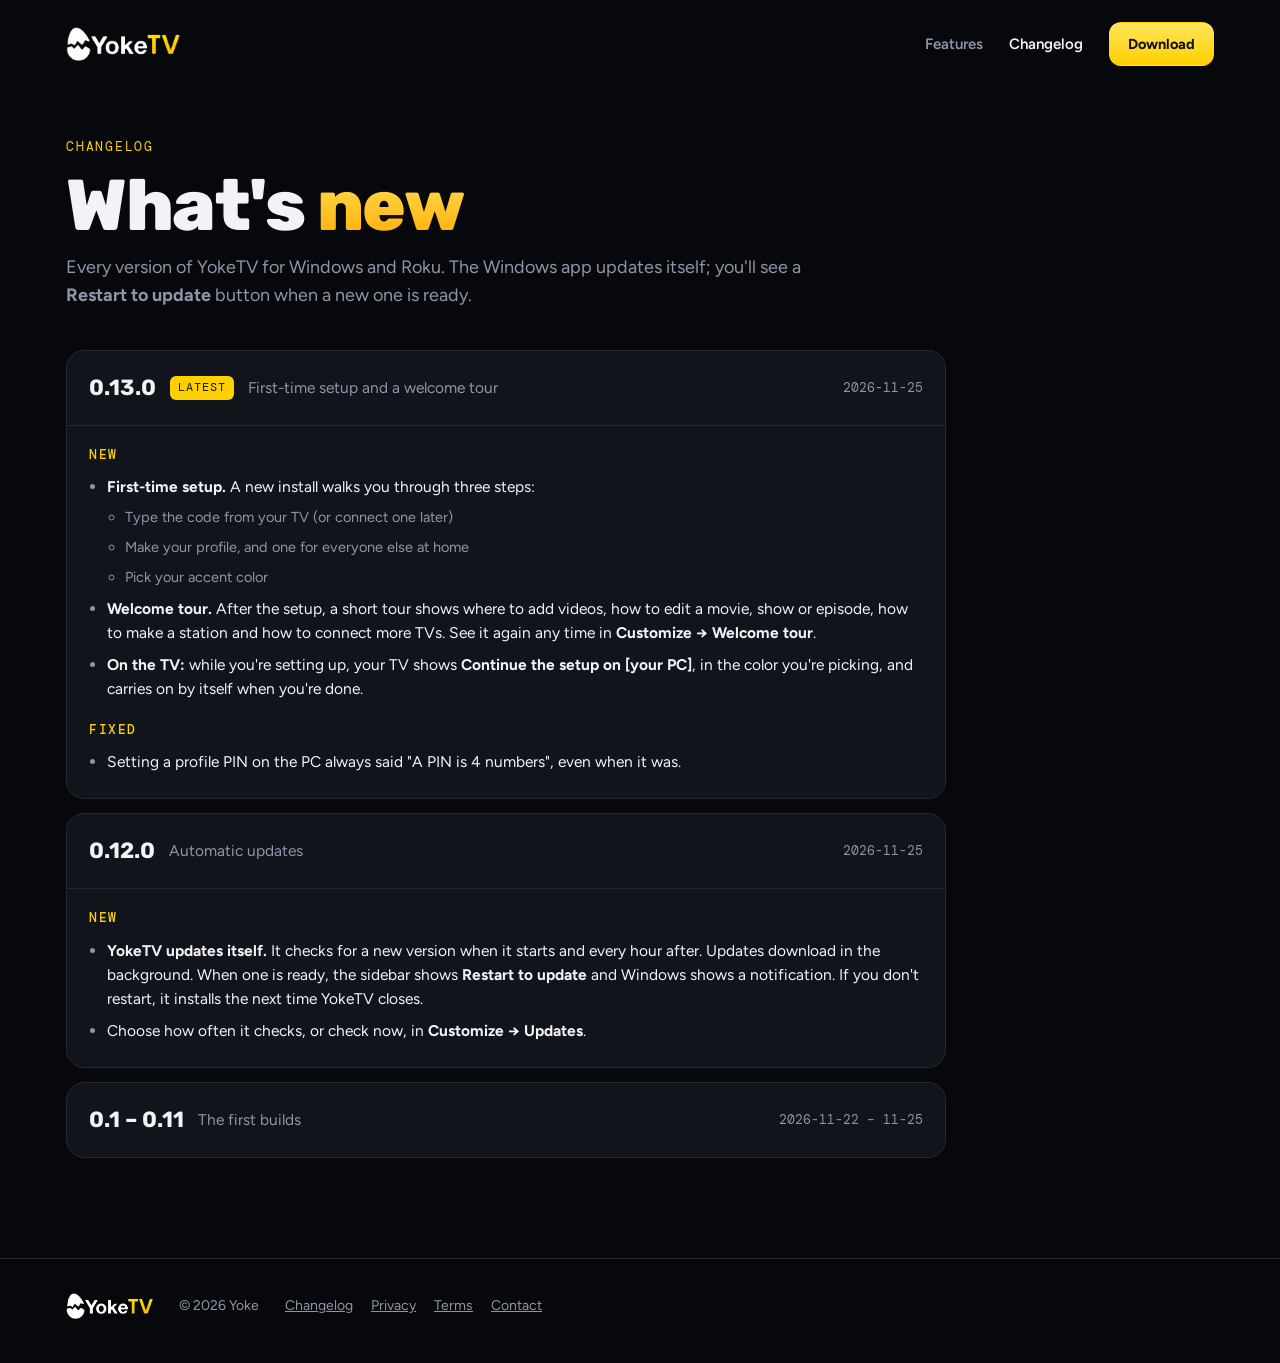
==== changelog.html @ d0130709 "YokeTV website: landing page, changelog, and Roku privacy policy and terms" ====
<!doctype html>
<html lang="en">
<head>
<meta charset="utf-8">
<meta name="viewport" content="width=device-width, initial-scale=1, viewport-fit=cover">
<title>Changelog · YokeTV</title>
<meta name="description" content="What's new in each version of YokeTV.">
<link rel="icon" type="image/png" sizes="32x32" href="assets/favicon-32.png">
<link rel="icon" type="image/png" sizes="192x192" href="assets/favicon-192.png">
<link rel="apple-touch-icon" href="assets/favicon-192.png">
<link rel="preconnect" href="https://fonts.googleapis.com">
<link rel="preconnect" href="https://fonts.gstatic.com" crossorigin>
<link rel="stylesheet" href="https://fonts.googleapis.com/css2?family=Rubik:wght@500;700;800&family=Figtree:wght@400;500;600;700&family=DM+Mono:wght@400;500&display=swap">
<link rel="stylesheet" href="assets/site.css">
<meta name="theme-color" content="#07080C">
</head>
<body>

<header class="wrap nav">
  <a class="logo" href="./" aria-label="YokeTV home"><img src="assets/yoketv-logo.png" alt="YokeTV" width="113" height="34"></a>
  <nav class="nav-links" aria-label="Main">
    <a class="hide-sm" href="./#features">Features</a>
    <a href="changelog.html" aria-current="page">Changelog</a>
    <a class="btn" href="./#download">Download</a>
  </nav>
</header>

<main>
  <div class="wrap">
    <div class="page-head">
      <span class="label">Changelog</span>
      <h1>What's <span class="grad">new</span></h1>
      <p>Every version of YokeTV for Windows and Roku. The Windows app updates itself; you'll see a <b>Restart to update</b> button when a new one is ready.</p>
    </div>

    <div class="releases">
      <details class="release" open>
        <summary><span class="r-ver">0.13.0</span><span class="badge">Latest</span><span class="r-title">First-time setup and a welcome tour</span><span class="r-date">2026-11-25</span></summary>
        <div class="r-body">
          <div>
            <h3>New</h3>
            <ul>
              <li><b>First-time setup.</b> A new install walks you through three steps:
                <ul>
                  <li>Type the code from your TV (or connect one later)</li>
                  <li>Make your profile, and one for everyone else at home</li>
                  <li>Pick your accent color</li>
                </ul>
              </li>
              <li><b>Welcome tour.</b> After the setup, a short tour shows where to add videos, how to edit a movie, show or episode, how to make a station and how to connect more TVs. See it again any time in <b>Customize → Welcome tour</b>.</li>
              <li><b>On the TV:</b> while you're setting up, your TV shows <b>Continue the setup on [your PC]</b>, in the color you're picking, and carries on by itself when you're done.</li>
            </ul>
          </div>
          <div>
            <h3>Fixed</h3>
            <ul>
              <li>Setting a profile PIN on the PC always said "A PIN is 4 numbers", even when it was.</li>
            </ul>
          </div>
        </div>
      </details>

      <details class="release" open>
        <summary><span class="r-ver">0.12.0</span><span class="r-title">Automatic updates</span><span class="r-date">2026-11-25</span></summary>
        <div class="r-body">
          <div>
            <h3>New</h3>
            <ul>
              <li><b>YokeTV updates itself.</b> It checks for a new version when it starts and every hour after. Updates download in the background. When one is ready, the sidebar shows <b>Restart to update</b> and Windows shows a notification. If you don't restart, it installs the next time YokeTV closes.</li>
              <li>Choose how often it checks, or check now, in <b>Customize → Updates</b>.</li>
            </ul>
          </div>
        </div>
      </details>

      <details class="release">
        <summary><span class="r-ver">0.1 – 0.11</span><span class="r-title">The first builds</span><span class="r-date">2026-11-22 – 11-25</span></summary>
        <div class="r-body">
          <div>
            <h3>Stations</h3>
            <ul>
              <li><b>Your own TV stations</b> that play around the clock, with your own bumpers, commercial breaks, and Up Next and schedule cards between shows.</li>
              <li><b>The YokeTV channel</b>, built in, plays your whole library. Leave things off it, or give them labels to make stations like a holiday channel.</li>
              <li><b>Shuffle</b> the lineup, play each show's episodes in random order, and keep two-part episodes together.</li>
              <li><b>Trailers</b> between programs: YokeTV makes them from your videos, or use your own.</li>
              <li>A <b>watermark</b> in the corner of each station: its name, your own picture, or none.</li>
            </ul>
          </div>
          <div>
            <h3>Watching</h3>
            <ul>
              <li>Movies, shows by season and home videos on demand, with search and Continue Watching.</li>
              <li><b>Skip intro</b>, found by listening to the episodes, and the next episode starts when the credits do. You can also set where an episode really ends.</li>
              <li><b>Trailer previews</b> on the TV's home screen.</li>
              <li><b>Subtitles</b> and audio tracks, with subtitle size, color and background.</li>
            </ul>
          </div>
          <div>
            <h3>Profiles and ratings</h3>
            <ul>
              <li><b>Profiles</b> with their own picture, Continue Watching and choice of what they can see. Open straight into one, or ask who's watching.</li>
              <li><b>PIN lock</b> for profiles.</li>
              <li><b>Ratings</b> from 1 to 5 for movies and shows, set from the TV or the PC, next to TMDb's score.</li>
            </ul>
          </div>
          <div>
            <h3>Online (optional)</h3>
            <ul>
              <li>Posters, descriptions and title logos from <b>TMDb</b>, subtitles from <b>OpenSubtitles</b>, and watch history with <b>Trakt</b>, using your own free accounts.</li>
            </ul>
          </div>
          <div>
            <h3>Make it yours</h3>
            <ul>
              <li>Accent color, the featured spot on the TV's home screen, which rows show, TV CSS, and plugins.</li>
            </ul>
          </div>
        </div>
      </details>
    </div>
  </div>
</main>

<footer>
  <div class="wrap">
    <img src="assets/yoketv-logo.png" alt="YokeTV" width="87" height="26">
    <span>© 2026 Yoke</span>
    <nav class="links" aria-label="More">
      <a href="changelog.html">Changelog</a>
      <a href="roku/privacy.html">Privacy</a>
      <a href="roku/terms.html">Terms</a>
      <a href="mailto:yoke@yokebeat.com">Contact</a>
    </nav>
  </div>
</footer>
</body>
</html>
---- assets/site.css ----
/* YokeTV site: the same dark world and type as yokebeat.com, with YokeTV's gold. */
:root {
  --bg: #07080C;
  --bg-2: #0E1016;
  --panel: #12141C;
  --panel-hi: #1A1D27;
  --line: #242836;
  --ink: #F2F3F7;
  --muted: #8F95A8;
  --gold: #FFD000;
  --gold-hi: #FFE45C;
  --gold-deep: #FFAA00;
  --live: #E5243B;
  --cyan: #22C3EE;
  --font-display: "Rubik", "Segoe UI", system-ui, sans-serif;
  --font-body: "Figtree", "Segoe UI", system-ui, sans-serif;
  --font-mono: "DM Mono", ui-monospace, "Cascadia Mono", Consolas, monospace;
  color-scheme: dark;
}
* { box-sizing: border-box; }
[hidden] { display: none !important; }
html { scroll-behavior: smooth; overflow-x: clip; }
@media (prefers-reduced-motion: reduce) { html { scroll-behavior: auto; } }
body {
  margin: 0; background: var(--bg); color: var(--ink);
  font-family: var(--font-body); font-size: 17px; line-height: 1.55;
  -webkit-font-smoothing: antialiased; overflow-x: hidden;
}
img { max-width: 100%; height: auto; display: block; }
a { color: inherit; }
h1, h2, h3 { font-family: var(--font-display); margin: 0; letter-spacing: -0.02em; }
p { margin: 0; }
.wrap {
  max-width: 1180px; margin: 0 auto;
  padding-left: max(16px, env(safe-area-inset-left, 0px));
  padding-right: max(16px, env(safe-area-inset-right, 0px));
}
.label { font-family: var(--font-mono); font-size: 12.5px; text-transform: uppercase; letter-spacing: .14em; color: var(--gold); }
.grad { background: linear-gradient(180deg, var(--gold-hi), var(--gold-deep)); -webkit-background-clip: text; background-clip: text; color: transparent; }
.btn {
  display: inline-flex; align-items: center; gap: 10px; padding: 14px 22px; border-radius: 12px;
  background: linear-gradient(180deg, var(--gold-hi), var(--gold)); color: #111; font-weight: 700; text-decoration: none;
  border: 1px solid transparent; transition: filter .15s ease, transform .15s ease;
}
.btn:hover { filter: brightness(1.06); transform: translateY(-1px); }
.btn.ghost { background: var(--panel); color: var(--ink); border-color: var(--line); }
.btn svg { width: 18px; height: 18px; fill: currentColor; flex: none; }
.btn small { font-weight: 500; opacity: .75; }

/* nav */
.nav { display: flex; align-items: center; justify-content: space-between; gap: 20px; padding-top: 22px; padding-bottom: 22px; }
.logo img { height: 34px; width: auto; }
.nav-links { display: flex; gap: 26px; align-items: center; font-weight: 600; font-size: 15px; }
.nav-links a:not(.btn) { text-decoration: none; color: var(--muted); }
.nav-links a:not(.btn):hover, .nav-links a[aria-current="page"] { color: var(--ink); }
.nav-links .btn { padding: 10px 18px; font-size: 14.5px; }
@media (max-width: 860px) { .nav-links a.hide-sm { display: none; } .nav-links { gap: 16px; } }
@media (max-width: 520px) { .nav-links a:not(.btn) { display: none; } }

/* hero */
.hero { position: relative; isolation: isolate; padding: 40px 0 60px; overflow-x: clip; }
.hero::before {
  content: ""; position: absolute; inset: -20% -10% 0; z-index: -1;
  background: radial-gradient(700px 420px at 78% 40%, rgba(255, 140, 60, .18), transparent 70%), radial-gradient(600px 400px at 10% 10%, rgba(255, 208, 0, .08), transparent 70%);
}
.hero-grid { display: grid; grid-template-columns: minmax(0, 1fr) minmax(0, 1.15fr); gap: 40px; align-items: center; }
.hero h1 { font-size: clamp(44px, 6.6vw, 86px); line-height: .95; font-weight: 800; }
.hero .lede { font-size: 19px; color: var(--muted); max-width: 30em; margin-top: 24px; }
.cta { display: flex; flex-wrap: wrap; gap: 12px; margin-top: 28px; }
.promise { display: flex; flex-wrap: wrap; gap: 8px 20px; margin-top: 26px; font-family: var(--font-mono); font-size: 13px; color: var(--muted); }
.promise span::before { content: "×"; color: var(--gold); margin-right: 8px; }
.tv-hero { filter: drop-shadow(0 40px 60px rgba(0, 0, 0, .55)); }
.hero .meta { font-family: var(--font-mono); font-size: 12.5px; color: var(--muted); margin-top: 14px; }
@media (max-width: 900px) { .hero-grid { grid-template-columns: minmax(0, 1fr); } .tv-hero { max-width: 620px; margin: 0 auto; } }

/* sections */
.block { padding: 90px 0; }
.sec-head { display: grid; gap: 14px; max-width: 46rem; margin-bottom: 44px; }
.sec-head h2 { font-size: clamp(32px, 4.4vw, 54px); line-height: 1.02; font-weight: 800; }
.sec-head p { color: var(--muted); font-size: 18px; max-width: 38em; }

.steps { display: grid; grid-template-columns: repeat(3, minmax(0, 1fr)); gap: 16px; counter-reset: step; }
.step { background: var(--panel); border: 1px solid var(--line); border-radius: 18px; padding: 24px; display: grid; gap: 10px; align-content: start; counter-increment: step; }
.step::before { content: counter(step); font-family: var(--font-display); font-weight: 800; font-size: 15px; width: 34px; height: 34px; border-radius: 50%; display: grid; place-items: center; background: var(--gold); color: #111; }
.step h3 { font-size: 20px; }
.step p { color: var(--muted); font-size: 15.5px; }
@media (max-width: 820px) { .steps { grid-template-columns: 1fr; } }

.feature { display: grid; grid-template-columns: minmax(0, 1.25fr) minmax(0, 1fr); gap: 48px; align-items: center; margin-bottom: 90px; }
.feature.flip { grid-template-columns: minmax(0, 1fr) minmax(0, 1.25fr); }
.feature.flip .shot { order: 2; }
.feature:last-child { margin-bottom: 0; }
.feature h3 { font-size: clamp(26px, 3vw, 36px); font-weight: 800; line-height: 1.05; margin: 10px 0 14px; }
.feature p { color: var(--muted); font-size: 17px; }
.shot { border-radius: 16px; overflow: hidden; border: 1px solid var(--line); background: var(--panel); box-shadow: 0 30px 60px rgba(0, 0, 0, .45); }
.shot.tv { border: 10px solid #000; border-radius: 14px; box-shadow: 0 0 0 1px var(--line), 0 30px 60px rgba(0, 0, 0, .5); }
.ticks { list-style: none; margin: 18px 0 0; padding: 0; display: grid; gap: 9px; }
.ticks li { display: flex; gap: 10px; align-items: baseline; color: var(--ink); font-size: 15.5px; }
.ticks li::before { content: ""; flex: none; width: 7px; height: 7px; border-radius: 50%; background: var(--gold); transform: translateY(-2px); }
.ticks b { font-weight: 700; }
@media (max-width: 900px) { .feature, .feature.flip { grid-template-columns: minmax(0, 1fr); gap: 26px; } .feature.flip .shot { order: 0; } }

.grid3 { display: grid; grid-template-columns: repeat(3, minmax(0, 1fr)); gap: 16px; }
.card { background: var(--panel); border: 1px solid var(--line); border-radius: 18px; padding: 24px; display: grid; gap: 8px; align-content: start; }
.card h3 { font-size: 19px; }
.card p { color: var(--muted); font-size: 15px; }
@media (max-width: 900px) { .grid3 { grid-template-columns: 1fr 1fr; } }
@media (max-width: 600px) { .grid3 { grid-template-columns: 1fr; } }

/* download band */
.download { position: relative; isolation: isolate; border-top: 1px solid var(--line); border-bottom: 1px solid var(--line); background: linear-gradient(180deg, var(--bg-2), var(--bg)); }
.download .wrap { padding-top: 90px; padding-bottom: 90px; display: grid; grid-template-columns: minmax(0, 1fr) minmax(0, 1fr); gap: 40px; align-items: center; }
.download h2 { font-size: clamp(38px, 5vw, 64px); line-height: .98; font-weight: 800; }
.download p { color: var(--muted); font-size: 18px; margin-top: 16px; max-width: 28em; }
.dl-cards { display: grid; gap: 14px; }
.dl-card { background: var(--panel); border: 1px solid var(--line); border-radius: 18px; padding: 22px; display: grid; gap: 12px; }
.dl-card h3 { font-size: 19px; display: flex; align-items: center; gap: 10px; }
.dl-card h3 svg { width: 22px; height: 22px; fill: var(--gold); }
.dl-card p { margin: 0; font-size: 15px; }
.dl-card .row { display: flex; flex-wrap: wrap; gap: 10px; align-items: center; }
.dl-card .meta { font-family: var(--font-mono); font-size: 12.5px; color: var(--muted); }
.soon { font-family: var(--font-mono); font-size: 11.5px; text-transform: uppercase; letter-spacing: .1em; padding: 3px 8px; border-radius: 6px; background: var(--panel-hi); color: var(--gold); border: 1px solid var(--line); }
@media (max-width: 900px) { .download .wrap { grid-template-columns: minmax(0, 1fr); } }

/* inner pages: changelog and legal */
.page-head { display: grid; gap: 14px; justify-items: start; max-width: 46rem; padding: 50px 0 40px; }
.page-head h1 { font-size: clamp(40px, 6vw, 72px); line-height: .95; font-weight: 800; }
.page-head p { color: var(--muted); font-size: 18px; }
.releases { display: grid; gap: 14px; max-width: 880px; padding-bottom: 100px; }
.release { background: var(--panel); border: 1px solid var(--line); border-radius: 18px; overflow: hidden; }
.release summary { list-style: none; cursor: pointer; display: flex; flex-wrap: wrap; align-items: center; gap: 10px 14px; padding: 20px 22px; }
.release summary::-webkit-details-marker { display: none; }
.release summary:hover { background: var(--panel-hi); }
.r-ver { font-family: var(--font-display); font-weight: 700; font-size: 22px; }
.r-title { color: var(--muted); font-size: 15.5px; }
.r-date { margin-left: auto; font-family: var(--font-mono); font-size: 13px; color: var(--muted); }
.badge { font-family: var(--font-mono); font-size: 11.5px; text-transform: uppercase; letter-spacing: .08em; padding: 3px 8px; border-radius: 6px; background: var(--gold); color: #111; }
.r-body { display: grid; gap: 20px; padding: 4px 22px 24px; border-top: 1px solid var(--line); padding-top: 20px; }
.r-body h3 { font-family: var(--font-mono); font-size: 12.5px; font-weight: 500; text-transform: uppercase; letter-spacing: .12em; color: var(--gold); margin-bottom: 10px; }
.r-body ul { margin: 0; padding: 0 0 0 18px; display: grid; gap: 8px; color: var(--ink); font-size: 15.5px; }
.r-body ul ul { margin-top: 6px; color: var(--muted); font-size: 14.5px; }
.r-body li::marker { color: var(--muted); }
.legal article { max-width: 760px; padding-bottom: 100px; }
.legal article h2 { font-size: 24px; margin: 38px 0 12px; }
.legal article p, .legal article li { color: #C7CBD8; font-size: 16.5px; }
.legal article p + p { margin-top: 12px; }
.legal article ul { padding-left: 20px; display: grid; gap: 8px; margin: 12px 0; }
.legal article a { color: var(--gold); }
.summary { background: var(--panel); border: 1px solid var(--line); border-left: 3px solid var(--gold); border-radius: 0 14px 14px 0; padding: 18px 22px; margin-bottom: 26px; }
.summary strong { font-family: var(--font-display); }
.meta { font-family: var(--font-mono); font-size: 13px; color: var(--muted); }

/* footer */
footer { border-top: 1px solid var(--line); padding: 34px 0 44px; color: var(--muted); font-size: 14px; }
footer .wrap { display: flex; flex-wrap: wrap; gap: 14px 26px; align-items: center; }
footer img { height: 26px; width: auto; }
footer a { color: var(--muted); }
footer a:hover { color: var(--ink); }
footer .links { display: flex; flex-wrap: wrap; gap: 8px 18px; }
.social { margin-left: auto; display: flex; gap: 18px; }
.social a { display: inline-flex; gap: 8px; align-items: center; text-decoration: none; }
.social svg { width: 18px; height: 18px; fill: currentColor; }
.tmdb { width: 100%; font-size: 12.5px; }
@media (max-width: 700px) { .social { margin-left: 0; } }
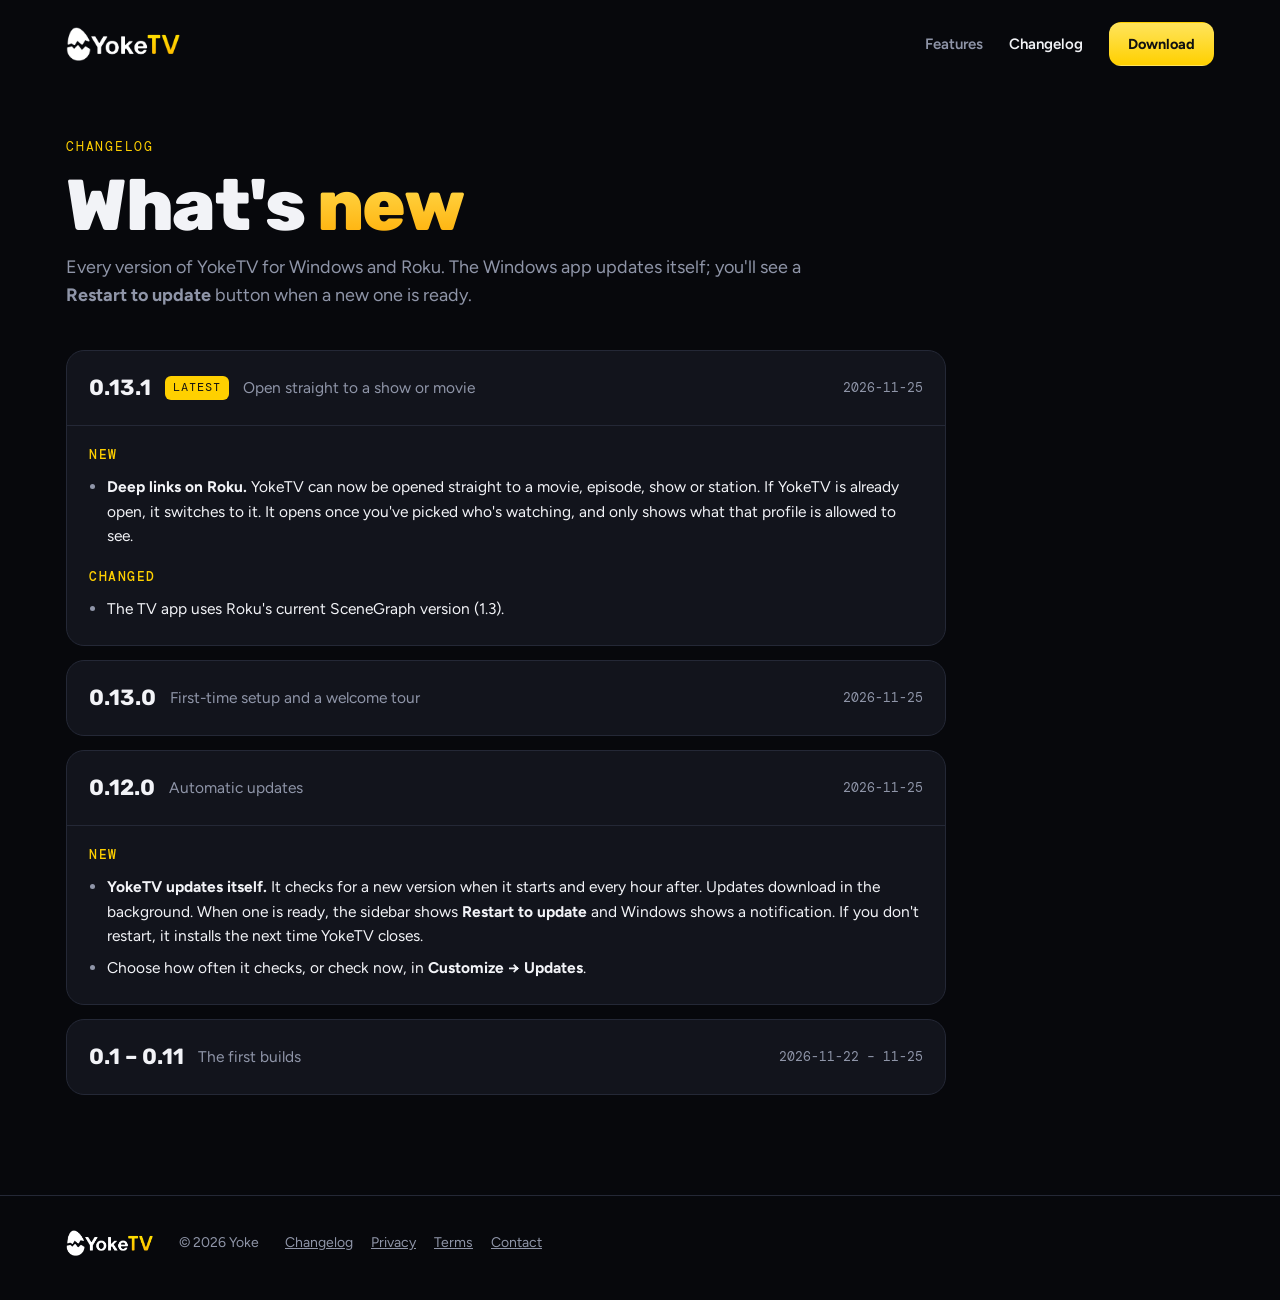
==== commit 3d7a62d3: "Changelog: 0.13.1" ====
--- a/changelog.html
+++ b/changelog.html
@@ -35,7 +35,25 @@
 
     <div class="releases">
       <details class="release" open>
-        <summary><span class="r-ver">0.13.0</span><span class="badge">Latest</span><span class="r-title">First-time setup and a welcome tour</span><span class="r-date">2026-11-25</span></summary>
+        <summary><span class="r-ver">0.13.1</span><span class="badge">Latest</span><span class="r-title">Open straight to a show or movie</span><span class="r-date">2026-11-25</span></summary>
+        <div class="r-body">
+          <div>
+            <h3>New</h3>
+            <ul>
+              <li><b>Deep links on Roku.</b> YokeTV can now be opened straight to a movie, episode, show or station. If YokeTV is already open, it switches to it. It opens once you've picked who's watching, and only shows what that profile is allowed to see.</li>
+            </ul>
+          </div>
+          <div>
+            <h3>Changed</h3>
+            <ul>
+              <li>The TV app uses Roku's current SceneGraph version (1.3).</li>
+            </ul>
+          </div>
+        </div>
+      </details>
+
+      <details class="release">
+        <summary><span class="r-ver">0.13.0</span><span class="r-title">First-time setup and a welcome tour</span><span class="r-date">2026-11-25</span></summary>
         <div class="r-body">
           <div>
             <h3>New</h3>
